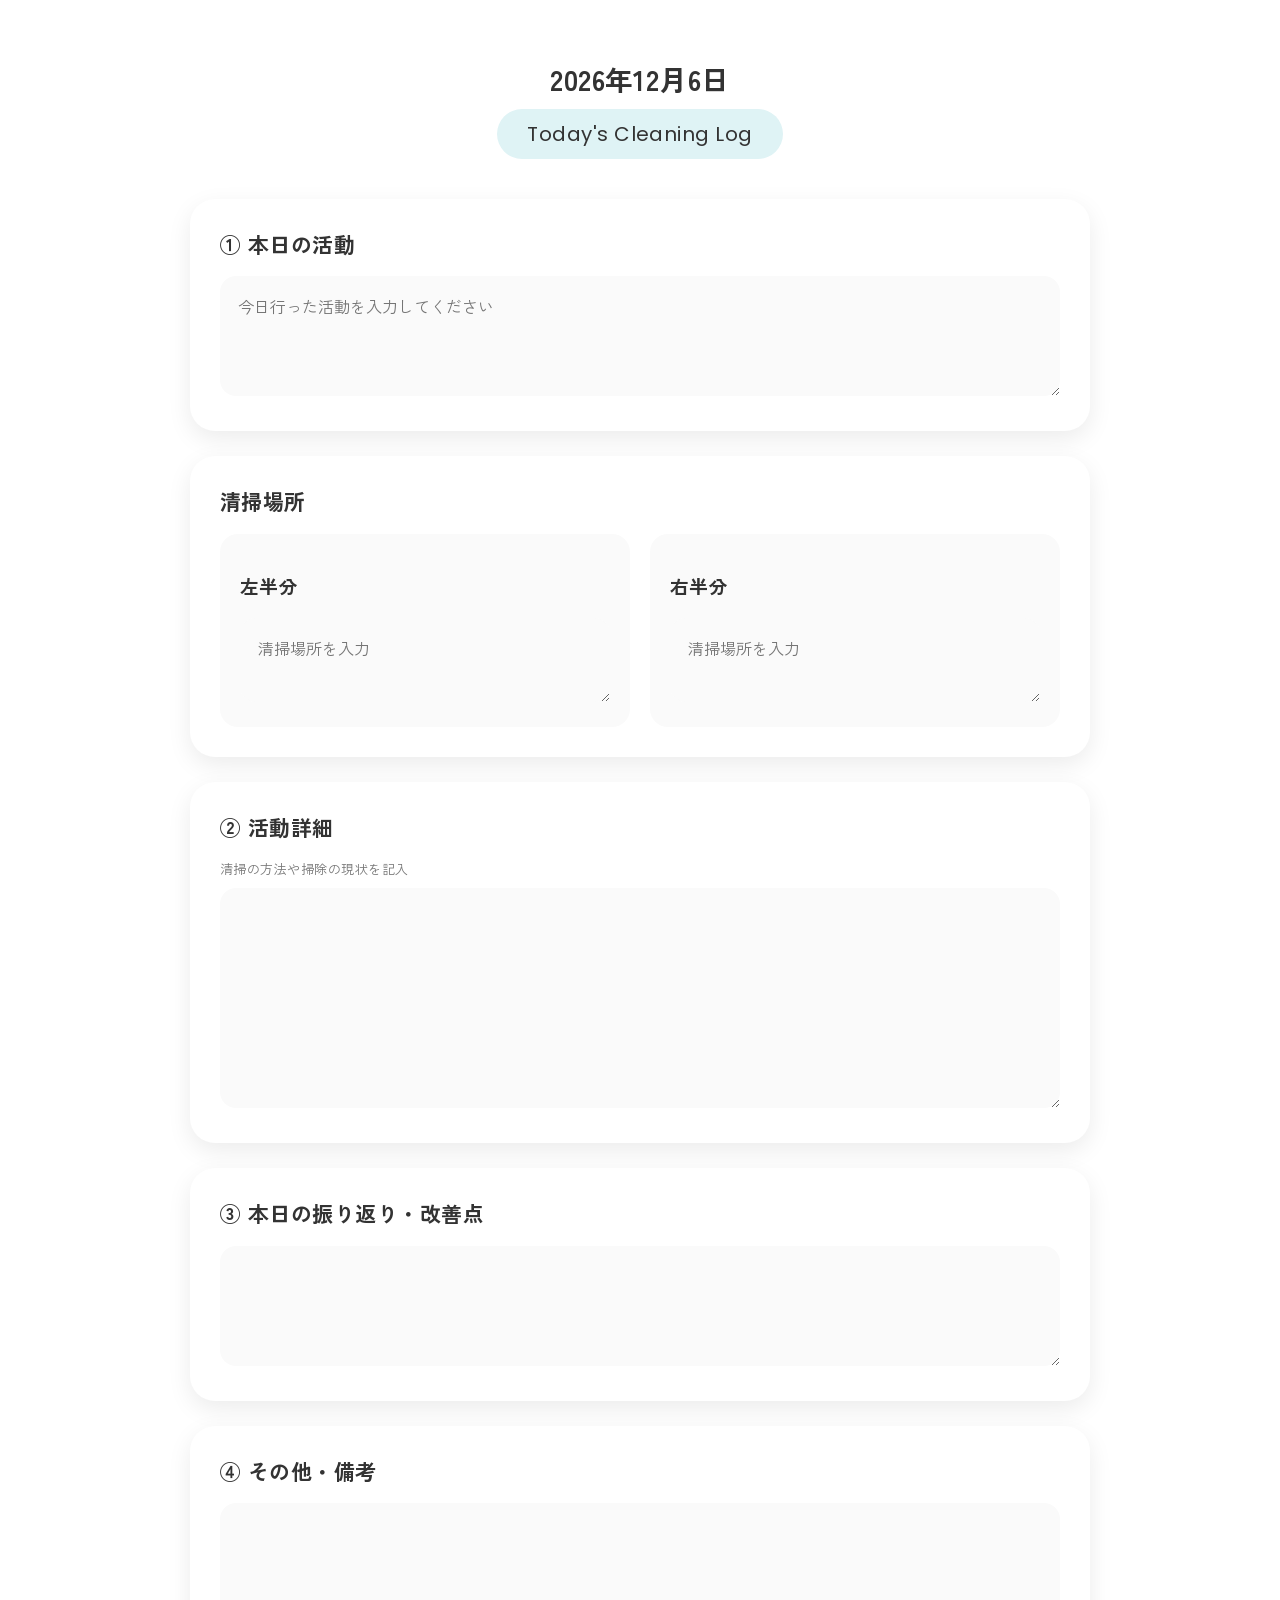
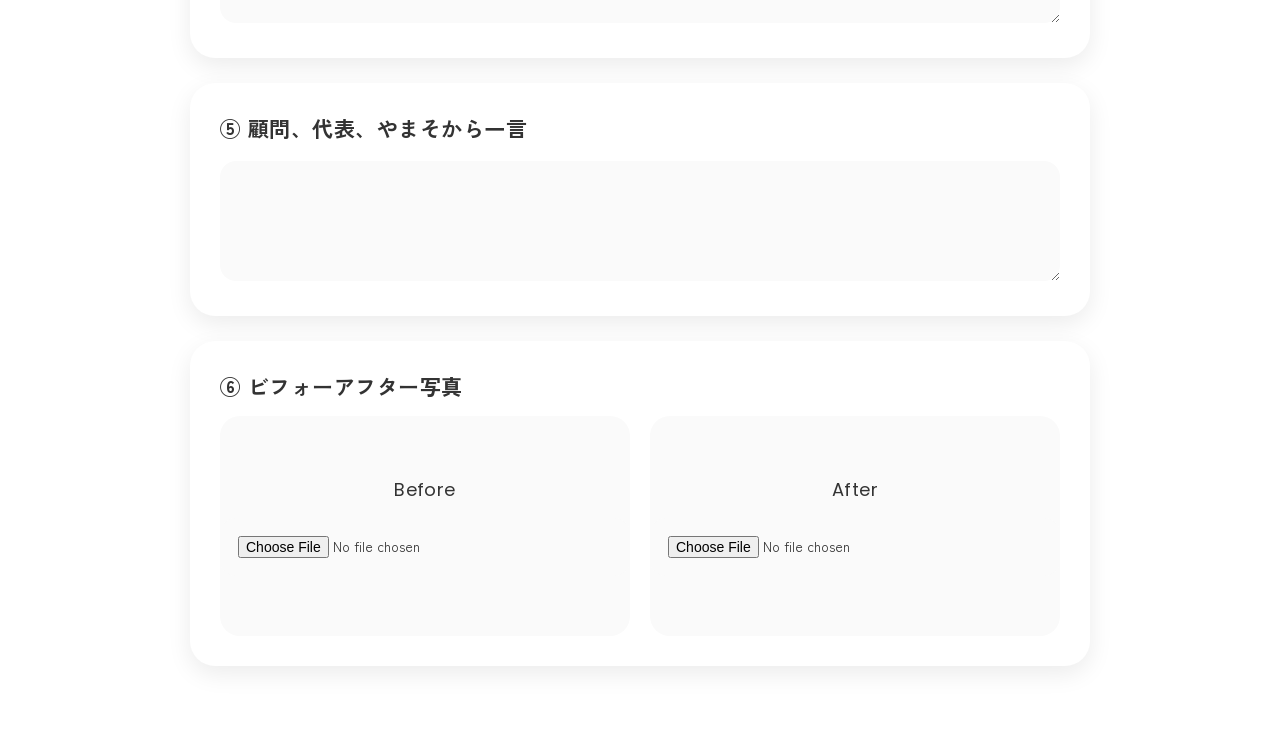
==== Seiso-Team/pages/activity.html @ c7085ffc "Create activity.html" ====
<!DOCTYPE html>
<html lang="ja">

<head>

<meta charset="UTF-8">

<meta name="viewport" content="width=device-width, initial-scale=1.0">


<title>
活動記録 | 清掃班
</title>


<link rel="icon" href="../images/logo.png">


<!-- Google Fonts -->

<link rel="preconnect" href="https://fonts.googleapis.com">

<link rel="preconnect" href="https://fonts.gstatic.com" crossorigin>


<link
href="https://fonts.googleapis.com/css2?family=Poppins:wght@400;500;600&family=Zen+Kaku+Gothic+New:wght@400;500;700&display=swap"
rel="stylesheet">


<!-- CSS -->

<link rel="stylesheet" href="../css/style.css">

<link rel="stylesheet" href="../css/activity.css">


</head>



<body>


<main class="activity-page">


<div class="activity-container">





<!-- ======================
     ヘッダー
====================== -->


<header class="activity-header">


<h1
class="activity-date"
id="activity-date">
○月○日
</h1>


<div class="activity-title">

Today's Cleaning Log

</div>


</header>








<!-- ======================
     本日の活動
====================== -->


<section class="activity-card">


<h2>
① 本日の活動
</h2>


<textarea
id="activity"
data-save
class="normal-text"
placeholder="今日行った活動を入力してください">
</textarea>


</section>








<!-- ======================
     清掃場所
====================== -->


<section class="activity-card">


<h2>
清掃場所
</h2>


<div class="place-grid">


<div class="place-box">


<h3>
左半分
</h3>


<textarea
id="place-left"
data-save
placeholder="清掃場所を入力">
</textarea>


</div>




<div class="place-box">


<h3>
右半分
</h3>


<textarea
id="place-right"
data-save
placeholder="清掃場所を入力">
</textarea>


</div>


</div>


</section>








<!-- ======================
     活動詳細
====================== -->


<section class="activity-card">


<h2>
② 活動詳細
</h2>


<p class="description">

清掃の方法や掃除の現状を記入

</p>


<textarea

id="detail"

data-save

class="large-text"

placeholder="活動内容を詳しく入力してください">

</textarea>


</section>









<!-- ======================
     振り返り
====================== -->


<section class="activity-card">


<h2>
③ 本日の振り返り・改善点
</h2>


<textarea

id="reflection"

data-save

class="normal-text"

placeholder="気づいたことや改善点">

</textarea>


</section>








<!-- ======================
     備考
====================== -->


<section class="activity-card">


<h2>
④ その他・備考
</h2>


<textarea

id="memo"

data-save

class="normal-text"

placeholder="その他伝えたいこと">

</textarea>


</section>








<!-- ======================
     コメント
====================== -->


<section class="activity-card">


<h2>
⑤ 顧問、代表、やまそから一言
</h2>


<textarea

id="comment"

data-save

class="normal-text"

placeholder="コメント">

</textarea>


</section>








<!-- ======================
     写真
====================== -->


<section class="activity-card">


<h2 class="photo-title">

⑥ ビフォーアフター写真

</h2>



<div class="photo-area">



<div class="photo-box">


<span>
Before
</span>


<img
id="before-image"
alt=""
>


<input

class="photo-input"

type="file"

accept="image/*"

onchange="previewImage(this,'before-image')">


</div>







<div class="photo-box">


<span>
After
</span>


<img
id="after-image"
alt=""
>


<input

class="photo-input"

type="file"

accept="image/*"

onchange="previewImage(this,'after-image')">


</div>




</div>



</section>







<p
id="save-message"
class="save-message">
</p>





</div>


</main>







<script src="../js/activity.js"></script>


</body>

</html>
---- Seiso-Team/css/style.css ----
/* =================================
   清掃班活動記録サイト
   style.css
================================= */


/* -------------------------------
   基本設定
-------------------------------- */


* {
    box-sizing: border-box;
}


html {
    scroll-behavior: smooth;
}


body {

    margin: 0;

    background: #ffffff;

    color: #333;

    font-family:
        "Zen Kaku Gothic New",
        sans-serif;

    letter-spacing: 0.03em;

}




/* 英語タイトル用 */

.english {

    font-family:
        "Poppins",
        sans-serif;

}





/* -------------------------------
   起動画面
-------------------------------- */


#splash {

    position: fixed;

    inset: 0;

    background: #000;

    display: flex;

    justify-content: center;

    align-items: center;

    z-index: 9999;

    animation:
        splash-hide 1s forwards;

    animation-delay: 1.2s;

}



#splash-logo {

    width: min(45vw, 260px);

    animation:
        logo-light 0.8s linear;

}




@keyframes logo-light {


    0% {

        filter:
        brightness(1);

    }


    50% {

        filter:
        brightness(2);

    }


    100% {

        filter:
        brightness(1);

    }


}




@keyframes splash-hide {


    to {

        opacity: 0;

        visibility: hidden;

    }

}






/* -------------------------------
   メイン
-------------------------------- */


#app {

    max-width: 900px;

    margin: 0 auto;

    padding:

    40px 24px;

    animation:
    fade-up 0.8s ease;

}




@keyframes fade-up {


    from {

        opacity: 0;

        transform:
        translateY(20px);

    }


    to {

        opacity: 1;

        transform:
        translateY(0);

    }


}





/* -------------------------------
   ヘッダー
-------------------------------- */


.home-header {

    text-align: center;

    margin-bottom: 45px;

}



.main-logo {

    width:

    min(55vw, 300px);

    display: block;

    margin:

    0 auto 25px;

}



.home-header h1 {

    font-size:

    clamp(28px, 5vw, 42px);

    font-weight:

    700;

    margin: 0;

}






/* -------------------------------
   カード
-------------------------------- */


.card {


    background:

    #fff;


    border-radius:

    24px;


    padding:

    28px;


    margin-bottom:

    24px;


    box-shadow:

    0 8px 25px rgba(0,0,0,0.08);


    animation:

    card-up 0.7s ease;


}




.card:hover {


    transform:

    translateY(-4px);


    transition:

    0.3s;


}




@keyframes card-up {


    from {

        opacity:0;

        transform:
        translateY(15px);

    }


    to {

        opacity:1;

        transform:
        translateY(0);

    }


}





.card h2 {


    margin-top:

    0;


    font-size:

    22px;


}







/* -------------------------------
   ボタン
-------------------------------- */


.button {


    display:

    inline-flex;


    justify-content:

    center;


    align-items:

    center;


    min-width:

    180px;


    padding:

    13px 25px;


    border-radius:

    999px;


    text-decoration:

    none;


    color:

    #333;


    background:

    #dff3f5;


    font-weight:

    500;


    transition:

    0.3s;


}



.button:hover {


    transform:

    translateY(-3px);


    opacity:

    0.8;


}






/* -------------------------------
   募集カード色
-------------------------------- */


.recruit-card {


    background:

    linear-gradient(
        135deg,
        #fff8df,
        #ffffff
    );


}



.photo-card {


    background:

    linear-gradient(
        135deg,
        #e9f7ee,
        #ffffff
    );


}







/* -------------------------------
   カレンダー部分
-------------------------------- */


.calendar-section {


    margin-top:

    40px;


}



.calendar-section h2 {


    font-size:

    24px;


}




.calendar-card {


    background:

    #fff;


    border-radius:

    25px;


    padding:

    25px;


    box-shadow:

    0 8px 25px rgba(0,0,0,0.08);


}





/* -------------------------------
   日付選択シート
-------------------------------- */


.bottom-sheet {


    position:

    fixed;


    left:

    0;


    bottom:

    0;


    width:

    100%;


    background:

    rgba(0,0,0,0.25);


    display:

    none;


    justify-content:

    center;


    align-items:

    flex-end;


    z-index:

    1000;


}




.sheet-content {


    background:

    white;


    width:

    min(500px,100%);


    border-radius:

    30px 30px 0 0;


    padding:

    30px;


    animation:

    slide-up 0.3s ease;


}




@keyframes slide-up {


    from {

        transform:
        translateY(100%);

    }


    to {

        transform:
        translateY(0);

    }


}







/* -------------------------------
   最新活動
-------------------------------- */


.latest-section {


    margin-top:

    50px;


}




.latest-box {


    height:

    260px;


    overflow-y:

    auto;


    background:

    #fafafa;


    border-radius:

    20px;


    padding:

    10px;


}



.latest-item {


    padding:

    18px;


    border-bottom:

    1px solid #eee;


}



.latest-item p {


    margin:

    0 0 5px;


    color:

    #777;


}






/* -------------------------------
   フッター
-------------------------------- */


footer {


    text-align:

    center;


    font-size:

    13px;


    color:

    #777;


    padding:

    40px 0 20px;


}








/* -------------------------------
   レスポンシブ
-------------------------------- */


@media(max-width:600px){


    #app {

        padding:

        30px 16px;

    }


    .card {

        padding:

        22px;

        border-radius:

        20px;

    }


    .button {

        width:

        100%;

    }


}
---- Seiso-Team/css/activity.css ----
/* =================================
   清掃班活動記録サイト
   activity.css
================================= */


/* -------------------------------
   活動ページ全体
-------------------------------- */


.activity-page {

    background:#ffffff;

    min-height:100vh;

    padding:

    40px 24px;

}




.activity-container {

    max-width:

    900px;

    margin:

    0 auto;

}




/* -------------------------------
   ヘッダー
-------------------------------- */


.activity-header {

    text-align:center;

    margin-bottom:40px;

}



.activity-date {

    font-size:

    28px;

    font-weight:

    700;

    margin-bottom:10px;

}




.activity-title {


    display:

    inline-block;


    padding:

    10px 30px;


    border-radius:

    999px;


    background:

    #dff3f5;


    font-family:

    "Poppins",

    sans-serif;


    font-size:

    20px;


}







/* -------------------------------
   入力カード
-------------------------------- */


.activity-card {


    background:

    #ffffff;


    border-radius:

    25px;


    padding:

    30px;


    margin-bottom:

    25px;


    box-shadow:

    0 8px 25px rgba(0,0,0,0.08);


}






.activity-card h2 {


    font-size:

    21px;


    margin-top:

    0;


}





.description {


    font-size:

    13px;


    color:

    #777;


    margin-bottom:

    10px;


}







/* -------------------------------
   入力欄
-------------------------------- */


textarea,
input {


    width:

    100%;


    border:

    none;


    background:

    #fafafa;


    border-radius:

    16px;


    padding:

    18px;


    font-family:

    inherit;


    font-size:

    16px;


    outline:

    none;


    resize:

    vertical;


    transition:

    0.25s;


}




textarea:focus,
input:focus {


    background:

    #ffffff;


    box-shadow:

    0 0 0 3px #dff3f5;


}





.large-text {


    min-height:

    220px;


}





.normal-text {


    min-height:

    120px;


}








/* -------------------------------
   清掃場所
-------------------------------- */


.place-grid {


    display:

    grid;


    grid-template-columns:

    1fr 1fr;


    gap:

    20px;


}




.place-box {


    background:

    #fafafa;


    border-radius:

    18px;


    padding:

    20px;


}







/* -------------------------------
   Before After
-------------------------------- */


.photo-title {


    margin-bottom:

    15px;


}




.photo-area {


    display:

    grid;


    grid-template-columns:

    1fr 1fr;


    gap:

    20px;


}



.photo-box {


    background:

    #fafafa;


    border-radius:

    20px;


    min-height:

    220px;


    display:

    flex;


    flex-direction:

    column;


    justify-content:

    center;


    align-items:

    center;


    overflow:

    hidden;


}




.photo-box span {


    font-family:

    "Poppins",

    sans-serif;


    font-size:

    18px;


    margin-bottom:

    15px;


}





.photo-box img {


    max-width:

    100%;


    max-height:

    200px;


    object-fit:

    cover;


}






.photo-input {


    font-size:

    14px;


}








/* -------------------------------
   保存表示
-------------------------------- */


.save-message {


    text-align:center;


    color:#777;


    font-size:

    13px;


    margin-top:

    20px;


}






/* -------------------------------
   レスポンシブ
-------------------------------- */



@media(max-width:700px){



    .activity-page {


        padding:

        25px 15px;


    }



    .activity-card {


        padding:

        20px;


    }




    .place-grid {


        grid-template-columns:

        1fr;


    }




    .photo-area {


        grid-template-columns:

        1fr;


    }



}
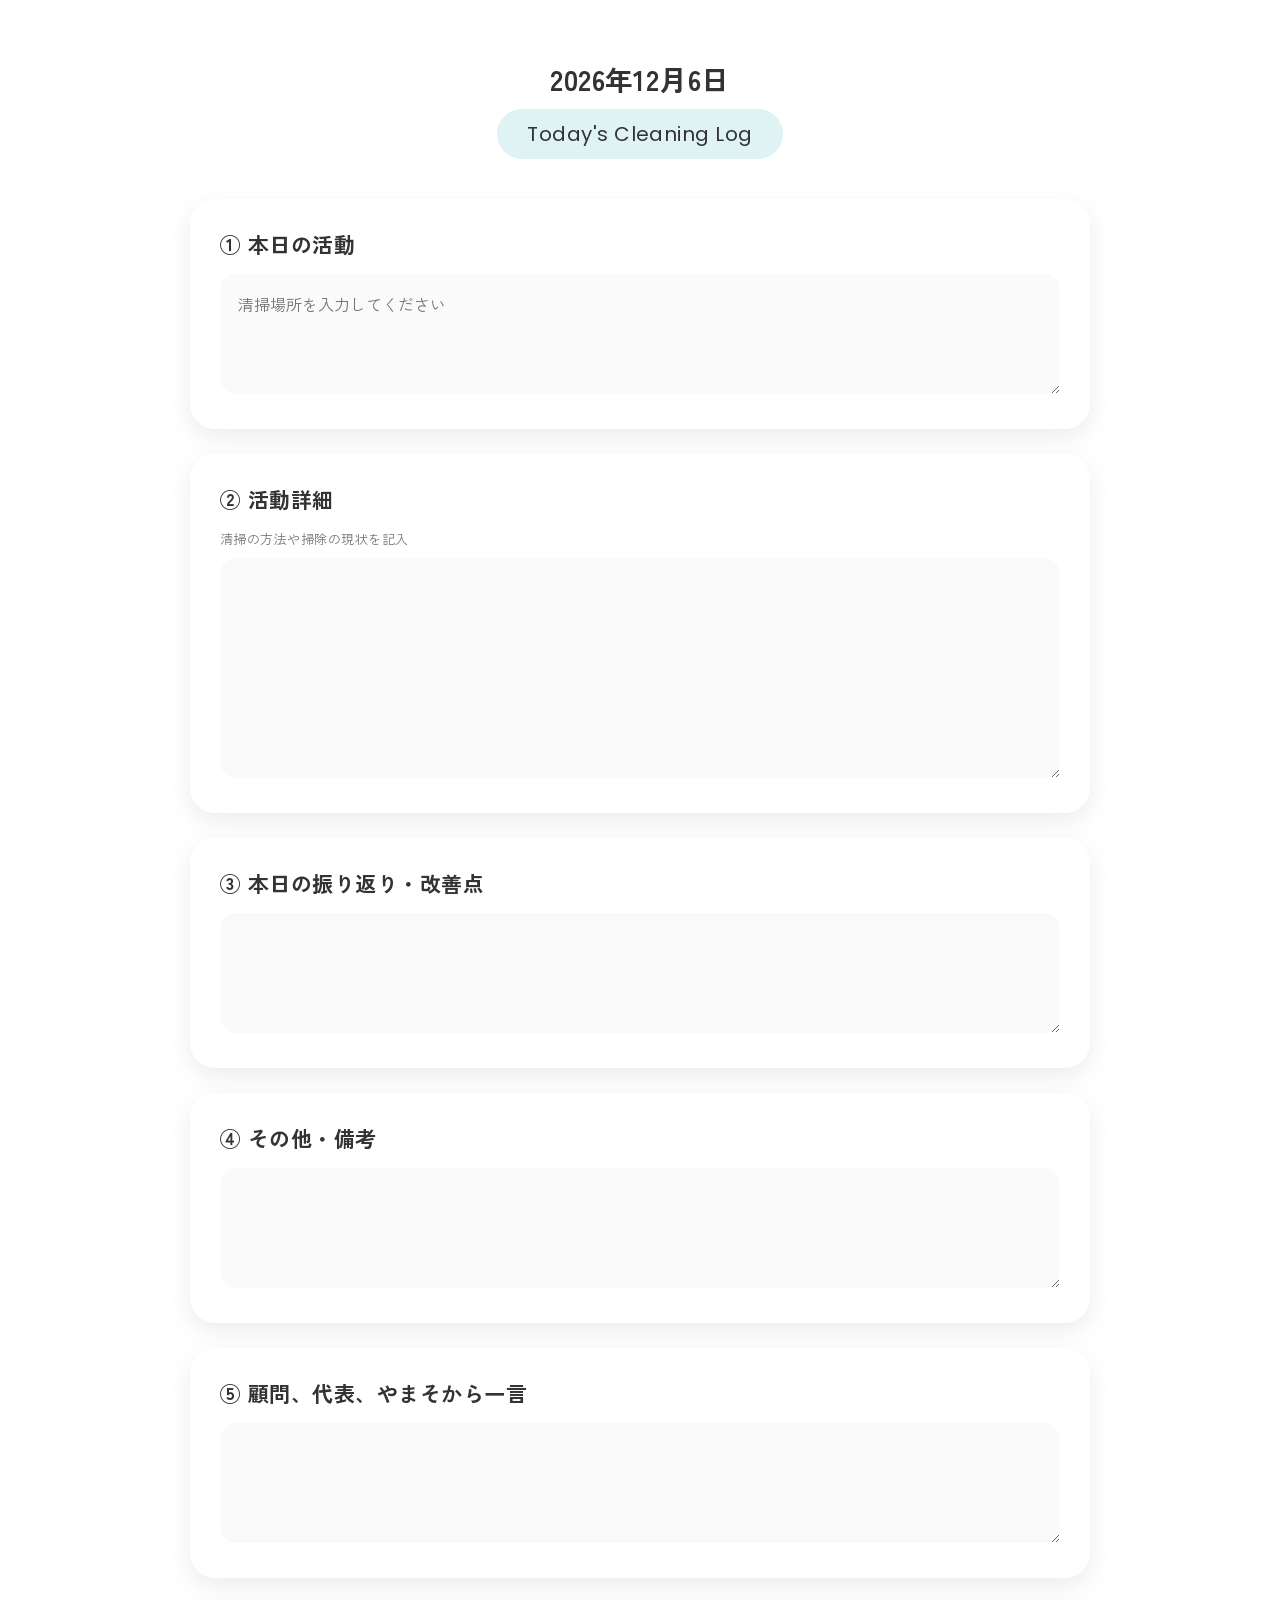
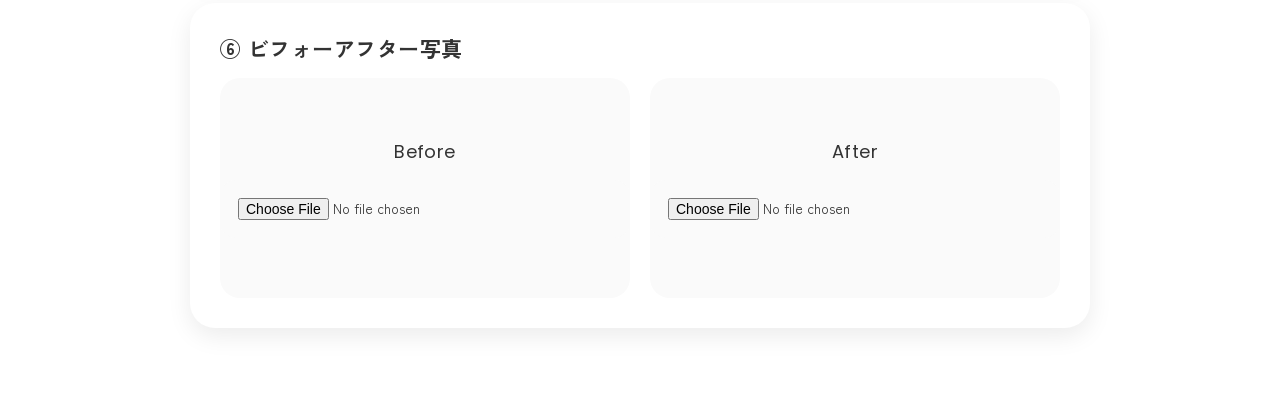
==== commit ce6f91ac: "Update activity.html" ====
--- a/Seiso-Team/pages/activity.html
+++ b/Seiso-Team/pages/activity.html
@@ -99,78 +99,11 @@
 id="activity"
 data-save
 class="normal-text"
-placeholder="今日行った活動を入力してください">
-</textarea>
-
-
-</section>
-
-
-
-
-
-
-
-
-<!-- ======================
-     清掃場所
-====================== -->
-
-
-<section class="activity-card">
-
-
-<h2>
-清掃場所
-</h2>
-
-
-<div class="place-grid">
-
-
-<div class="place-box">
-
-
-<h3>
-左半分
-</h3>
-
-
-<textarea
-id="place-left"
-data-save
-placeholder="清掃場所を入力">
-</textarea>
-
-
-</div>
-
-
-
-
-<div class="place-box">
-
-
-<h3>
-右半分
-</h3>
-
-
-<textarea
-id="place-right"
-data-save
-placeholder="清掃場所を入力">
-</textarea>
-
-
-</div>
-
-
-</div>
-
-
-</section>
-
+placeholder="清掃場所を入力してください">
+</textarea>
+
+
+</section>
 
 
 
--- a/Seiso-Team/css/style.css
+++ b/Seiso-Team/css/style.css
@@ -15,36 +15,39 @@
 
 
 html {
-    scroll-behavior: smooth;
-}
+
+    scroll-behavior:
+    smooth;
+
+}
+
 
 
 body {
 
-    margin: 0;
-
-    background: #ffffff;
-
-    color: #333;
+    margin:0;
+
+    background:#ffffff;
+
+    color:#333;
 
     font-family:
-        "Zen Kaku Gothic New",
-        sans-serif;
-
-    letter-spacing: 0.03em;
-
-}
-
-
-
-
-/* 英語タイトル用 */
+    "Zen Kaku Gothic New",
+    sans-serif;
+
+    letter-spacing:
+    0.03em;
+
+}
+
+
+
 
 .english {
 
     font-family:
-        "Poppins",
-        sans-serif;
+    "Poppins",
+    sans-serif;
 
 }
 
@@ -59,37 +62,58 @@
 
 #splash {
 
-    position: fixed;
-
-    inset: 0;
-
-    background: #000;
-
-    display: flex;
-
-    justify-content: center;
-
-    align-items: center;
-
-    z-index: 9999;
+    position:
+    fixed;
+
+
+    inset:
+    0;
+
+
+    background:
+    #000;
+
+
+    display:
+    flex;
+
+
+    justify-content:
+    center;
+
+
+    align-items:
+    center;
+
+
+    z-index:
+    9999;
+
 
     animation:
-        splash-hide 1s forwards;
-
-    animation-delay: 1.2s;
-
-}
+    splash-hide 1s forwards;
+
+
+    animation-delay:
+    1.2s;
+
+}
+
+
 
 
 
 #splash-logo {
 
-    width: min(45vw, 260px);
+    width:
+    min(65vw,400px);
 
     animation:
-        logo-light 0.8s linear;
-
-}
+    logo-light 0.8s linear;
+
+}
+
+
 
 
 
@@ -120,8 +144,9 @@
 
     }
 
-
-}
+}
+
+
 
 
 
@@ -131,13 +156,18 @@
 
     to {
 
-        opacity: 0;
-
-        visibility: hidden;
-
-    }
-
-}
+        opacity:
+        0;
+
+
+        visibility:
+        hidden;
+
+    }
+
+}
+
+
 
 
 
@@ -151,18 +181,26 @@
 
 #app {
 
-    max-width: 900px;
-
-    margin: 0 auto;
+
+    max-width:
+    900px;
+
+
+    margin:
+    0 auto;
+
 
     padding:
 
     40px 24px;
+
 
     animation:
     fade-up 0.8s ease;
 
-}
+
+}
+
 
 
 
@@ -172,7 +210,9 @@
 
     from {
 
-        opacity: 0;
+        opacity:
+        0;
+
 
         transform:
         translateY(20px);
@@ -182,7 +222,9 @@
 
     to {
 
-        opacity: 1;
+        opacity:
+        1;
+
 
         transform:
         translateY(0);
@@ -196,6 +238,10 @@
 
 
 
+
+
+
+
 /* -------------------------------
    ヘッダー
 -------------------------------- */
@@ -203,21 +249,30 @@
 
 .home-header {
 
-    text-align: center;
-
-    margin-bottom: 45px;
-
-}
+    text-align:
+    center;
+
+
+    margin-bottom:
+    45px;
+
+}
+
+
 
 
 
 .main-logo {
 
+
     width:
 
-    min(55vw, 300px);
-
-    display: block;
+    min(85vw,600px);
+
+
+    display:
+    block;
+
 
     margin:
 
@@ -227,19 +282,28 @@
 
 
 
+
+
+
 .home-header h1 {
 
+
     font-size:
 
-    clamp(28px, 5vw, 42px);
+    clamp(28px,5vw,42px);
+
 
     font-weight:
 
     700;
 
-    margin: 0;
-
-}
+
+    margin:
+    0;
+
+}
+
+
 
 
 
@@ -255,22 +319,18 @@
 
 
     background:
-
     #fff;
 
 
     border-radius:
-
     24px;
 
 
     padding:
-
     28px;
 
 
     margin-bottom:
-
     24px;
 
 
@@ -280,11 +340,11 @@
 
 
     animation:
-
     card-up 0.7s ease;
 
-
-}
+}
+
+
 
 
 
@@ -293,16 +353,15 @@
 
 
     transform:
-
     translateY(-4px);
 
 
     transition:
-
     0.3s;
 
-
-}
+}
+
+
 
 
 
@@ -312,7 +371,9 @@
 
     from {
 
-        opacity:0;
+        opacity:
+        0;
+
 
         transform:
         translateY(15px);
@@ -322,15 +383,18 @@
 
     to {
 
-        opacity:1;
+        opacity:
+        1;
+
 
         transform:
         translateY(0);
 
     }
 
-
-}
+}
+
+
 
 
 
@@ -340,15 +404,12 @@
 
 
     margin-top:
-
     0;
 
 
     font-size:
-
     22px;
 
-
 }
 
 
@@ -366,61 +427,51 @@
 
 
     display:
-
     inline-flex;
 
 
     justify-content:
-
     center;
 
 
     align-items:
-
     center;
 
 
     min-width:
-
     180px;
 
 
     padding:
-
     13px 25px;
 
 
     border-radius:
-
     999px;
 
 
     text-decoration:
-
     none;
 
 
     color:
-
     #333;
 
 
     background:
-
     #dff3f5;
 
 
     font-weight:
-
     500;
 
 
     transition:
-
     0.3s;
 
-
-}
+}
+
+
 
 
 
@@ -428,24 +479,21 @@
 
 
     transform:
-
     translateY(-3px);
 
 
     opacity:
-
     0.8;
 
-
-}
-
-
-
-
-
-
-/* -------------------------------
-   募集カード色
+}
+
+
+
+
+
+
+/* -------------------------------
+   カードカラー
 -------------------------------- */
 
 
@@ -460,7 +508,6 @@
         #ffffff
     );
 
-
 }
 
 
@@ -476,309 +523,136 @@
         #ffffff
     );
 
-
-}
-
-
-
-
-
-
-
-/* -------------------------------
-   カレンダー部分
--------------------------------- */
-
-
-.calendar-section {
+}
+
+
+
+
+
+
+
+/* -------------------------------
+   最新活動
+-------------------------------- */
+
+
+.latest-section {
 
 
     margin-top:
-
-    40px;
-
-
-}
-
-
-
-.calendar-section h2 {
+    50px;
+
+}
+
+
+
+
+.latest-box {
+
+
+    height:
+    260px;
+
+
+    overflow-y:
+    auto;
+
+
+    background:
+    #fafafa;
+
+
+    border-radius:
+    20px;
+
+
+    padding:
+    10px;
+
+}
+
+
+
+
+
+.latest-item {
+
+
+    padding:
+    18px;
+
+
+    border-bottom:
+    1px solid #eee;
+
+}
+
+
+
+
+
+.latest-item p {
+
+
+    margin:
+    0 0 5px;
+
+
+    color:
+    #777;
+
+}
+
+
+
+
+
+.no-activity {
+
+
+    text-align:
+    center;
+
+
+    color:
+    #999;
+
+
+    padding:
+    80px 0;
+
+}
+
+
+
+
+
+
+
+/* -------------------------------
+   フッター
+-------------------------------- */
+
+
+footer {
+
+
+    text-align:
+    center;
 
 
     font-size:
-
-    24px;
-
-
-}
-
-
-
-
-.calendar-card {
-
-
-    background:
-
-    #fff;
-
-
-    border-radius:
-
-    25px;
+    13px;
+
+
+    color:
+    #777;
 
 
     padding:
-
-    25px;
-
-
-    box-shadow:
-
-    0 8px 25px rgba(0,0,0,0.08);
-
-
-}
-
-
-
-
-
-/* -------------------------------
-   日付選択シート
--------------------------------- */
-
-
-.bottom-sheet {
-
-
-    position:
-
-    fixed;
-
-
-    left:
-
-    0;
-
-
-    bottom:
-
-    0;
-
-
-    width:
-
-    100%;
-
-
-    background:
-
-    rgba(0,0,0,0.25);
-
-
-    display:
-
-    none;
-
-
-    justify-content:
-
-    center;
-
-
-    align-items:
-
-    flex-end;
-
-
-    z-index:
-
-    1000;
-
-
-}
-
-
-
-
-.sheet-content {
-
-
-    background:
-
-    white;
-
-
-    width:
-
-    min(500px,100%);
-
-
-    border-radius:
-
-    30px 30px 0 0;
-
-
-    padding:
-
-    30px;
-
-
-    animation:
-
-    slide-up 0.3s ease;
-
-
-}
-
-
-
-
-@keyframes slide-up {
-
-
-    from {
-
-        transform:
-        translateY(100%);
-
-    }
-
-
-    to {
-
-        transform:
-        translateY(0);
-
-    }
-
-
-}
-
-
-
-
-
-
-
-/* -------------------------------
-   最新活動
--------------------------------- */
-
-
-.latest-section {
-
-
-    margin-top:
-
-    50px;
-
-
-}
-
-
-
-
-.latest-box {
-
-
-    height:
-
-    260px;
-
-
-    overflow-y:
-
-    auto;
-
-
-    background:
-
-    #fafafa;
-
-
-    border-radius:
-
-    20px;
-
-
-    padding:
-
-    10px;
-
-
-}
-
-
-
-.latest-item {
-
-
-    padding:
-
-    18px;
-
-
-    border-bottom:
-
-    1px solid #eee;
-
-
-}
-
-
-
-.latest-item p {
-
-
-    margin:
-
-    0 0 5px;
-
-
-    color:
-
-    #777;
-
-
-}
-
-
-
-
-
-
-/* -------------------------------
-   フッター
--------------------------------- */
-
-
-footer {
-
-
-    text-align:
-
-    center;
-
-
-    font-size:
-
-    13px;
-
-
-    color:
-
-    #777;
-
-
-    padding:
-
     40px 0 20px;
 
-
-}
-
+}
 
 
 
@@ -796,6 +670,7 @@
 
     #app {
 
+
         padding:
 
         30px 16px;
@@ -803,12 +678,15 @@
     }
 
 
+
     .card {
 
+
         padding:
 
         22px;
 
+
         border-radius:
 
         20px;
@@ -816,8 +694,10 @@
     }
 
 
+
     .button {
 
+
         width:
 
         100%;
--- a/Seiso-Team/css/activity.css
+++ b/Seiso-Team/css/activity.css
@@ -16,7 +16,6 @@
     min-height:100vh;
 
     padding:
-
     40px 24px;
 
 }
@@ -27,11 +26,9 @@
 .activity-container {
 
     max-width:
-
     900px;
 
     margin:
-
     0 auto;
 
 }
@@ -39,6 +36,9 @@
 
 
 
+
+
+
 /* -------------------------------
    ヘッダー
 -------------------------------- */
@@ -48,7 +48,8 @@
 
     text-align:center;
 
-    margin-bottom:40px;
+    margin-bottom:
+    40px;
 
 }
 
@@ -57,14 +58,13 @@
 .activity-date {
 
     font-size:
-
     28px;
 
     font-weight:
-
     700;
 
-    margin-bottom:10px;
+    margin-bottom:
+    10px;
 
 }
 
@@ -73,40 +73,32 @@
 
 .activity-title {
 
-
     display:
-
     inline-block;
 
 
     padding:
-
     10px 30px;
 
 
     border-radius:
-
     999px;
 
 
     background:
-
     #dff3f5;
 
 
     font-family:
-
     "Poppins",
-
     sans-serif;
 
 
     font-size:
-
     20px;
 
-
-}
+}
+
 
 
 
@@ -121,52 +113,43 @@
 
 .activity-card {
 
-
     background:
-
     #ffffff;
 
 
     border-radius:
-
     25px;
 
 
     padding:
-
     30px;
 
 
     margin-bottom:
-
     25px;
 
 
     box-shadow:
-
     0 8px 25px rgba(0,0,0,0.08);
 
-
-}
-
-
+}
 
 
 
 
 .activity-card h2 {
 
-
-    font-size:
-
+    font-size:
     21px;
 
 
     margin-top:
-
     0;
 
 
+    margin-bottom:
+    15px;
+
 }
 
 
@@ -175,21 +158,16 @@
 
 .description {
 
-
-    font-size:
-
+    font-size:
     13px;
 
 
     color:
-
     #777;
 
 
     margin-bottom:
-
     10px;
-
 
 }
 
@@ -209,56 +187,46 @@
 
 
     width:
-
     100%;
 
 
     border:
-
     none;
 
 
     background:
-
     #fafafa;
 
 
     border-radius:
-
     16px;
 
 
     padding:
-
     18px;
 
 
     font-family:
-
     inherit;
 
 
     font-size:
-
     16px;
 
 
     outline:
-
     none;
 
 
     resize:
-
     vertical;
 
 
     transition:
-
     0.25s;
 
-
-}
+}
+
 
 
 
@@ -268,15 +236,12 @@
 
 
     background:
-
     #ffffff;
 
 
     box-shadow:
-
     0 0 0 3px #dff3f5;
 
-
 }
 
 
@@ -285,334 +250,219 @@
 
 .large-text {
 
-
     min-height:
-
     220px;
 
-
-}
-
+}
 
 
 
 
 .normal-text {
 
-
     min-height:
-
     120px;
 
-
-}
-
-
-
-
-
-
-
-
-/* -------------------------------
-   清掃場所
--------------------------------- */
-
-
-.place-grid {
-
+}
+
+
+
+
+
+
+
+
+/* -------------------------------
+   Before After
+-------------------------------- */
+
+
+.photo-title {
+
+    margin-bottom:
+    15px;
+
+}
+
+
+
+
+.photo-area {
 
     display:
-
     grid;
 
 
     grid-template-columns:
-
     1fr 1fr;
 
 
     gap:
-
     20px;
 
-
-}
-
-
-
-
-.place-box {
+}
+
+
+
+
+.photo-box {
 
 
     background:
-
     #fafafa;
 
 
     border-radius:
-
+    20px;
+
+
+    min-height:
+    220px;
+
+
+    display:
+    flex;
+
+
+    flex-direction:
+    column;
+
+
+    justify-content:
+    center;
+
+
+    align-items:
+    center;
+
+
+    overflow:
+    hidden;
+
+}
+
+
+
+
+.photo-box span {
+
+
+    font-family:
+    "Poppins",
+    sans-serif;
+
+
+    font-size:
     18px;
 
 
-    padding:
-
+    margin-bottom:
+    15px;
+
+}
+
+
+
+
+.photo-box img {
+
+
+    max-width:
+    100%;
+
+
+    max-height:
+    200px;
+
+
+    object-fit:
+    cover;
+
+}
+
+
+
+
+.photo-input {
+
+
+    font-size:
+    14px;
+
+}
+
+
+
+
+
+
+
+
+/* -------------------------------
+   保存表示
+-------------------------------- */
+
+
+.save-message {
+
+
+    text-align:
+    center;
+
+
+    color:
+    #777;
+
+
+    font-size:
+    13px;
+
+
+    margin-top:
     20px;
 
-
-}
-
-
-
-
-
-
-
-/* -------------------------------
-   Before After
--------------------------------- */
-
-
-.photo-title {
-
-
-    margin-bottom:
-
-    15px;
-
-
-}
-
-
-
-
-.photo-area {
-
-
-    display:
-
-    grid;
-
-
-    grid-template-columns:
-
-    1fr 1fr;
-
-
-    gap:
-
-    20px;
-
-
-}
-
-
-
-.photo-box {
-
-
-    background:
-
-    #fafafa;
-
-
-    border-radius:
-
-    20px;
-
-
-    min-height:
-
-    220px;
-
-
-    display:
-
-    flex;
-
-
-    flex-direction:
-
-    column;
-
-
-    justify-content:
-
-    center;
-
-
-    align-items:
-
-    center;
-
-
-    overflow:
-
-    hidden;
-
-
-}
-
-
-
-
-.photo-box span {
-
-
-    font-family:
-
-    "Poppins",
-
-    sans-serif;
-
-
-    font-size:
-
-    18px;
-
-
-    margin-bottom:
-
-    15px;
-
-
-}
-
-
-
-
-
-.photo-box img {
-
-
-    max-width:
-
-    100%;
-
-
-    max-height:
-
-    200px;
-
-
-    object-fit:
-
-    cover;
-
-
-}
-
-
-
-
-
-
-.photo-input {
-
-
-    font-size:
-
-    14px;
-
-
-}
-
-
-
-
-
-
-
-
-/* -------------------------------
-   保存表示
--------------------------------- */
-
-
-.save-message {
-
-
-    text-align:center;
-
-
-    color:#777;
-
-
-    font-size:
-
-    13px;
-
-
-    margin-top:
-
-    20px;
-
-
-}
-
-
-
-
-
-
-/* -------------------------------
-   レスポンシブ
--------------------------------- */
-
+}
+
+
+
+
+
+
+
+
+/* -------------------------------
+   スマホ対応
+-------------------------------- */
 
 
 @media(max-width:700px){
 
 
-
     .activity-page {
 
-
         padding:
-
         25px 15px;
 
-
     }
 
 
 
     .activity-card {
 
-
         padding:
-
         20px;
 
-
     }
 
 
 
 
-    .place-grid {
-
+    .photo-area {
 
         grid-template-columns:
-
         1fr;
 
-
     }
 
 
-
-
-    .photo-area {
-
-
-        grid-template-columns:
-
-        1fr;
-
-
-    }
-
-
-
-}
+}
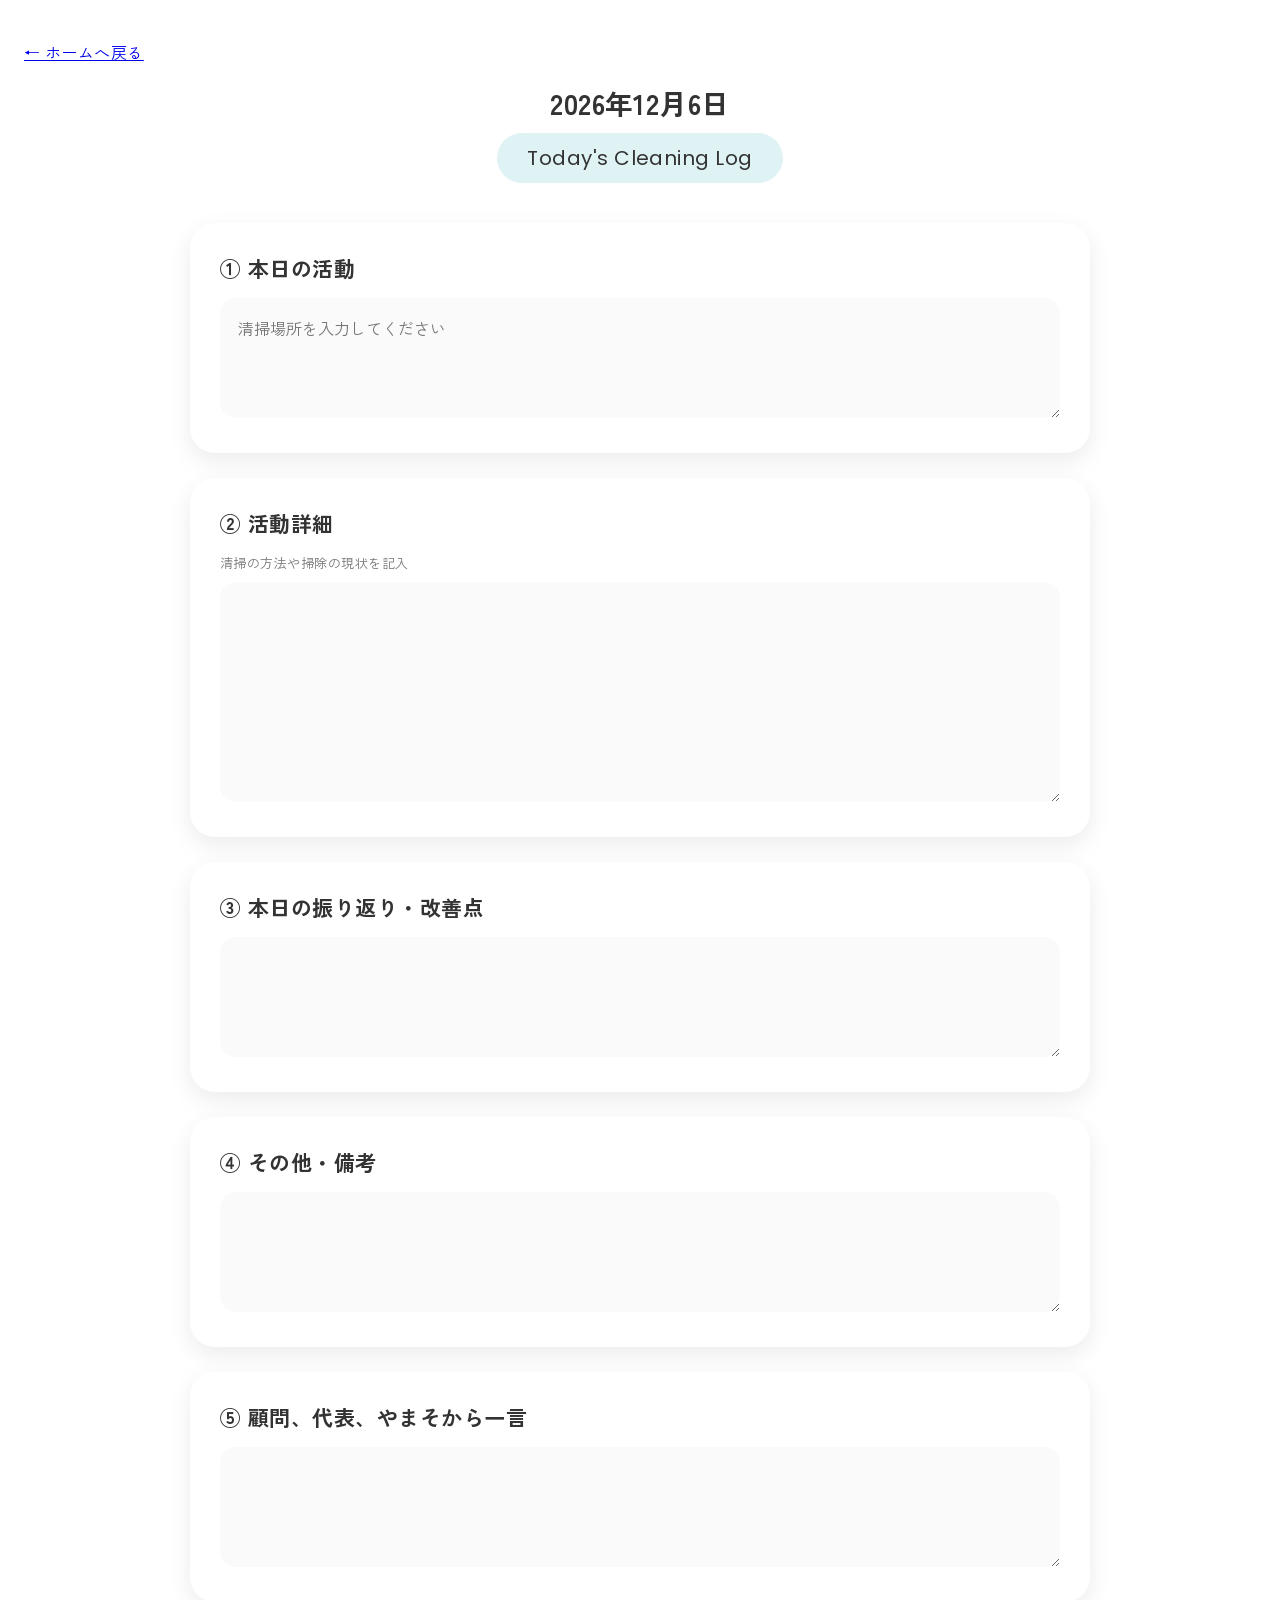
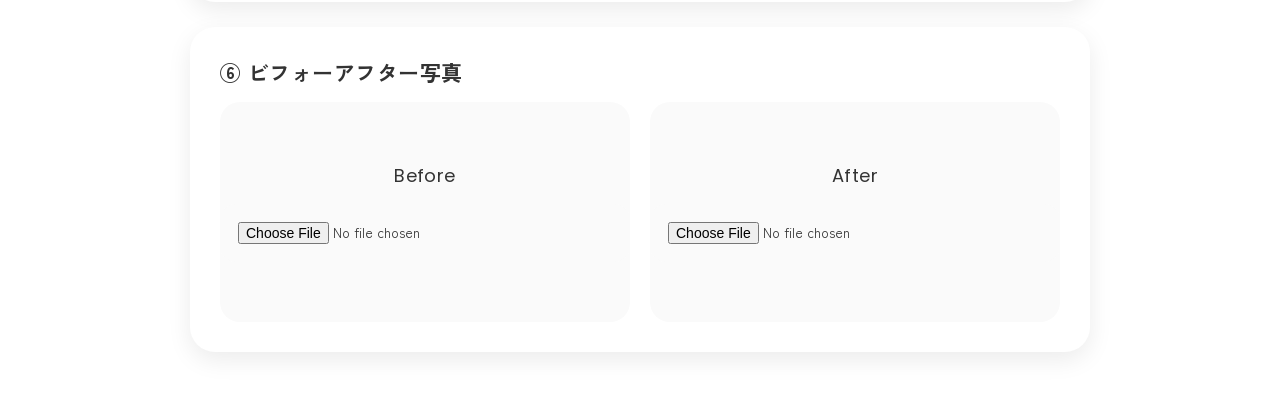
==== commit c5b7da0f: "Update activity.html" ====
--- a/Seiso-Team/pages/activity.html
+++ b/Seiso-Team/pages/activity.html
@@ -42,7 +42,12 @@
 <body>
 
 
-<main class="activity-page">
+<div class="activity-page">
+
+
+<a href="../index.html" class="back-button">
+← ホームへ戻る
+</a>
 
 
 <div class="activity-container">
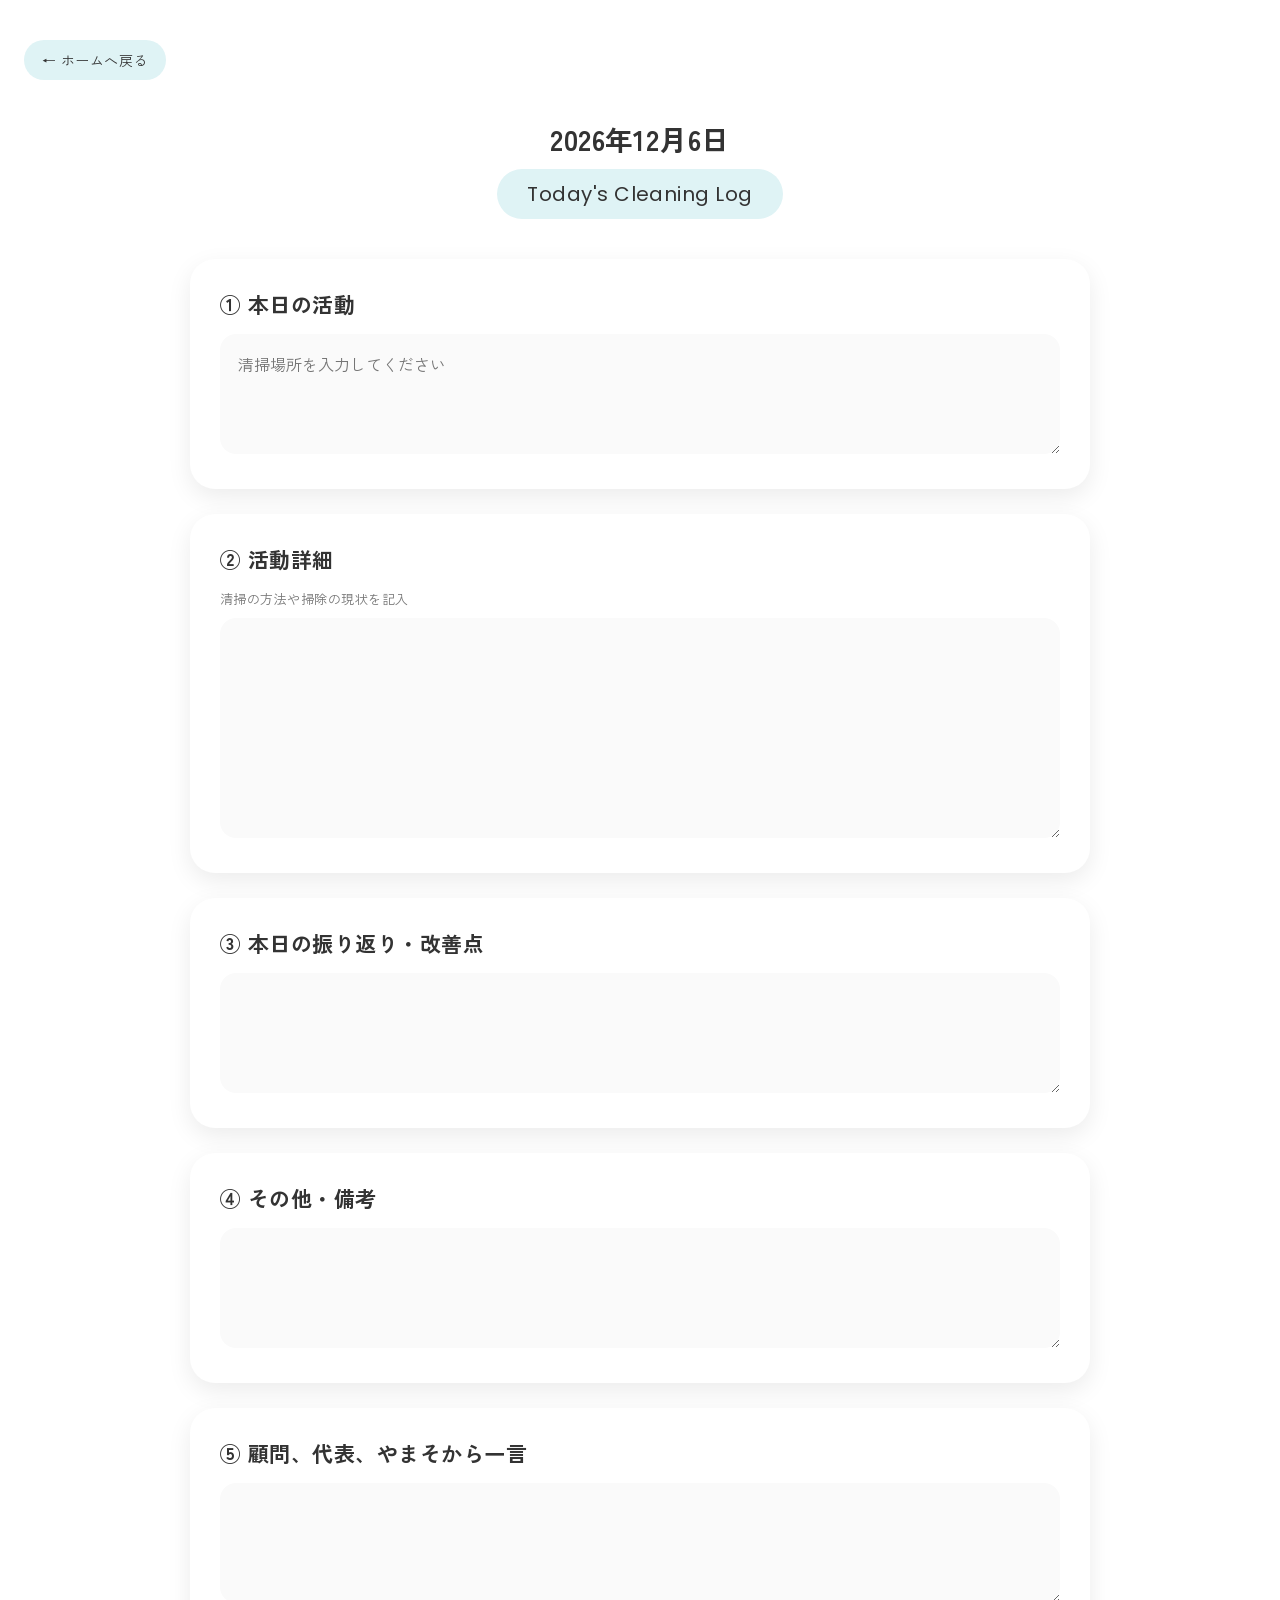
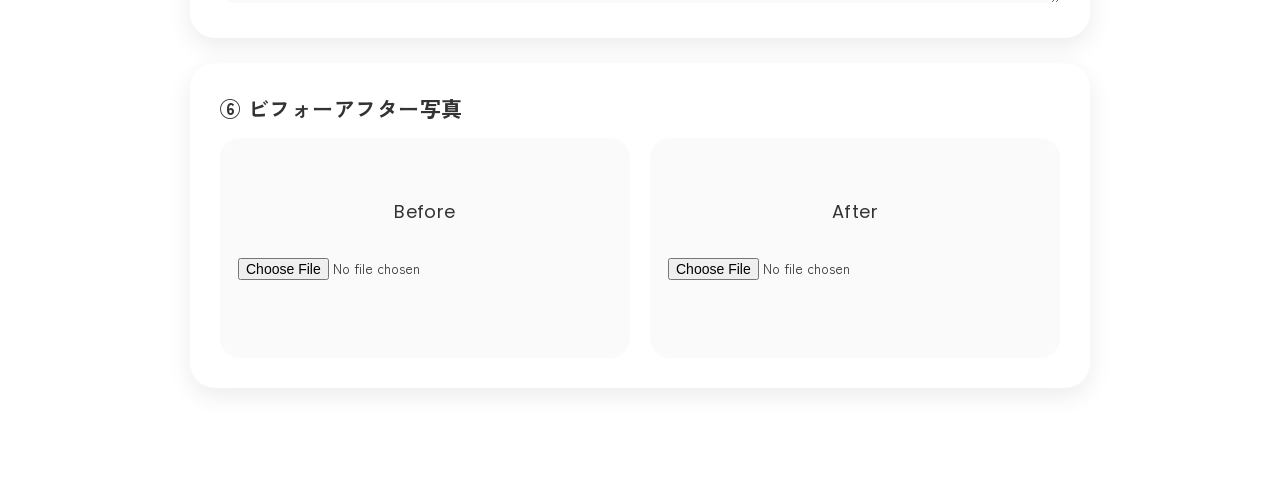
==== commit 042d8e68: "Update activity.html" ====
--- a/Seiso-Team/pages/activity.html
+++ b/Seiso-Team/pages/activity.html
@@ -371,7 +371,7 @@
 </div>
 
 
-</main>
+
 
 
 
--- a/Seiso-Team/css/activity.css
+++ b/Seiso-Team/css/activity.css
@@ -466,3 +466,62 @@
 
 
 }
+
+
+/* -------------------------------
+   自動保存表示
+-------------------------------- */
+
+
+.save-message {
+
+    text-align:center;
+
+    color:#7aa;
+
+    font-size:14px;
+
+    margin:20px 0;
+
+    min-height:20px;
+
+}
+
+/* -------------------------------
+   ホームへ戻るボタン
+-------------------------------- */
+
+
+.back-button {
+
+    display:inline-block;
+
+    margin-bottom:20px;
+
+    padding:10px 18px;
+
+    border-radius:999px;
+
+    background:#dff3f5;
+
+    color:#333;
+
+    text-decoration:none;
+
+    font-size:14px;
+
+    transition:0.3s;
+
+}
+
+
+
+.back-button:hover {
+
+    transform:translateY(-2px);
+
+    opacity:0.8;
+
+}
+
+
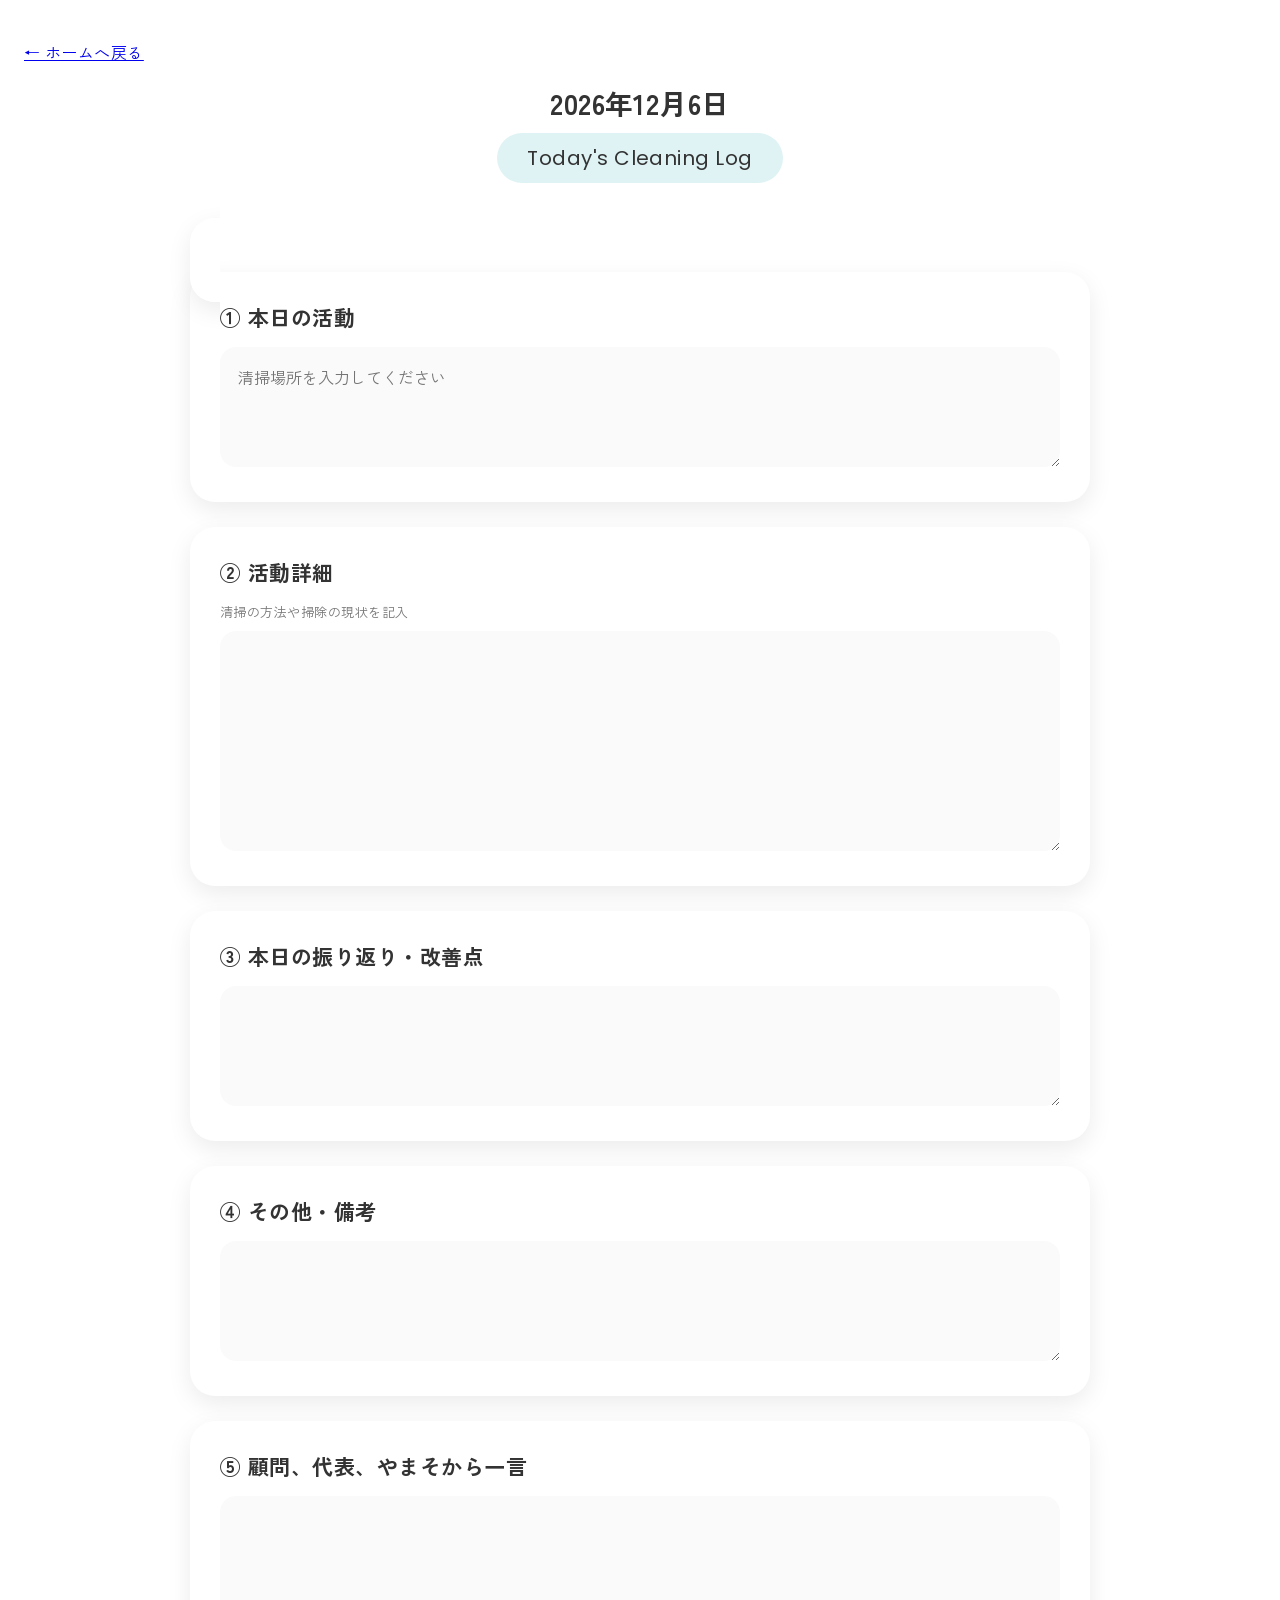
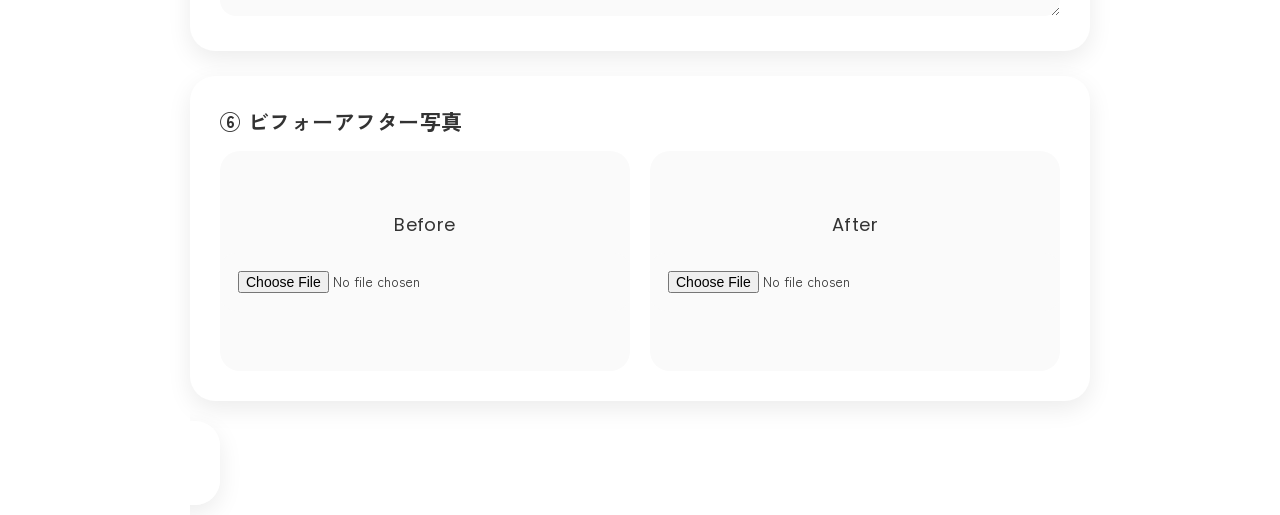
==== commit 79f3a1db: "Update activity.html" ====
--- a/Seiso-Team/pages/activity.html
+++ b/Seiso-Team/pages/activity.html
@@ -92,12 +92,25 @@
 ====================== -->
 
 
-<section class="activity-card">
-
+<p
+id="save-message"
+class="save-message">
+</p>
+
+
+<sect<section class="activity-card">
+
+
+<section class="activity-card">
+
+
+<div class="activity-heading">
 
 <h2>
 ① 本日の活動
 </h2>
+
+</div>
 
 
 <textarea
--- a/Seiso-Team/css/activity.css
+++ b/Seiso-Team/css/activity.css
@@ -403,7 +403,7 @@
 -------------------------------- */
 
 
-.save-message {
+
 
 
     text-align:
@@ -426,6 +426,42 @@
 
 
 
+/* -------------------------------
+   ホームへ戻るボタン
+-------------------------------- */
+
+
+.back-button {
+
+    display:inline-block;
+
+    margin-bottom:20px;
+
+    padding:10px 18px;
+
+    border-radius:999px;
+
+    background:#dff3f5;
+
+    color:#333;
+
+    text-decoration:none;
+
+    font-size:14px;
+
+    transition:0.3s;
+
+}
+
+
+
+.back-button:hover {
+
+    transform:translateY(-2px);
+
+    opacity:0.8;
+
+}
 
 
 
@@ -487,41 +523,15 @@
 
 }
 
-/* -------------------------------
-   ホームへ戻るボタン
--------------------------------- */
-
-
-.back-button {
-
-    display:inline-block;
-
-    margin-bottom:20px;
-
-    padding:10px 18px;
-
-    border-radius:999px;
-
-    background:#dff3f5;
-
-    color:#333;
-
-    text-decoration:none;
-
-    font-size:14px;
-
-    transition:0.3s;
-
-}
-
-
-
-.back-button:hover {
-
-    transform:translateY(-2px);
-
-    opacity:0.8;
-
-}
-
-
+.save-message {
+
+    text-align:right;
+
+    margin:0 10px 5px 0;
+
+    font-size:13px;
+
+    color:#7aa;
+
+}
+
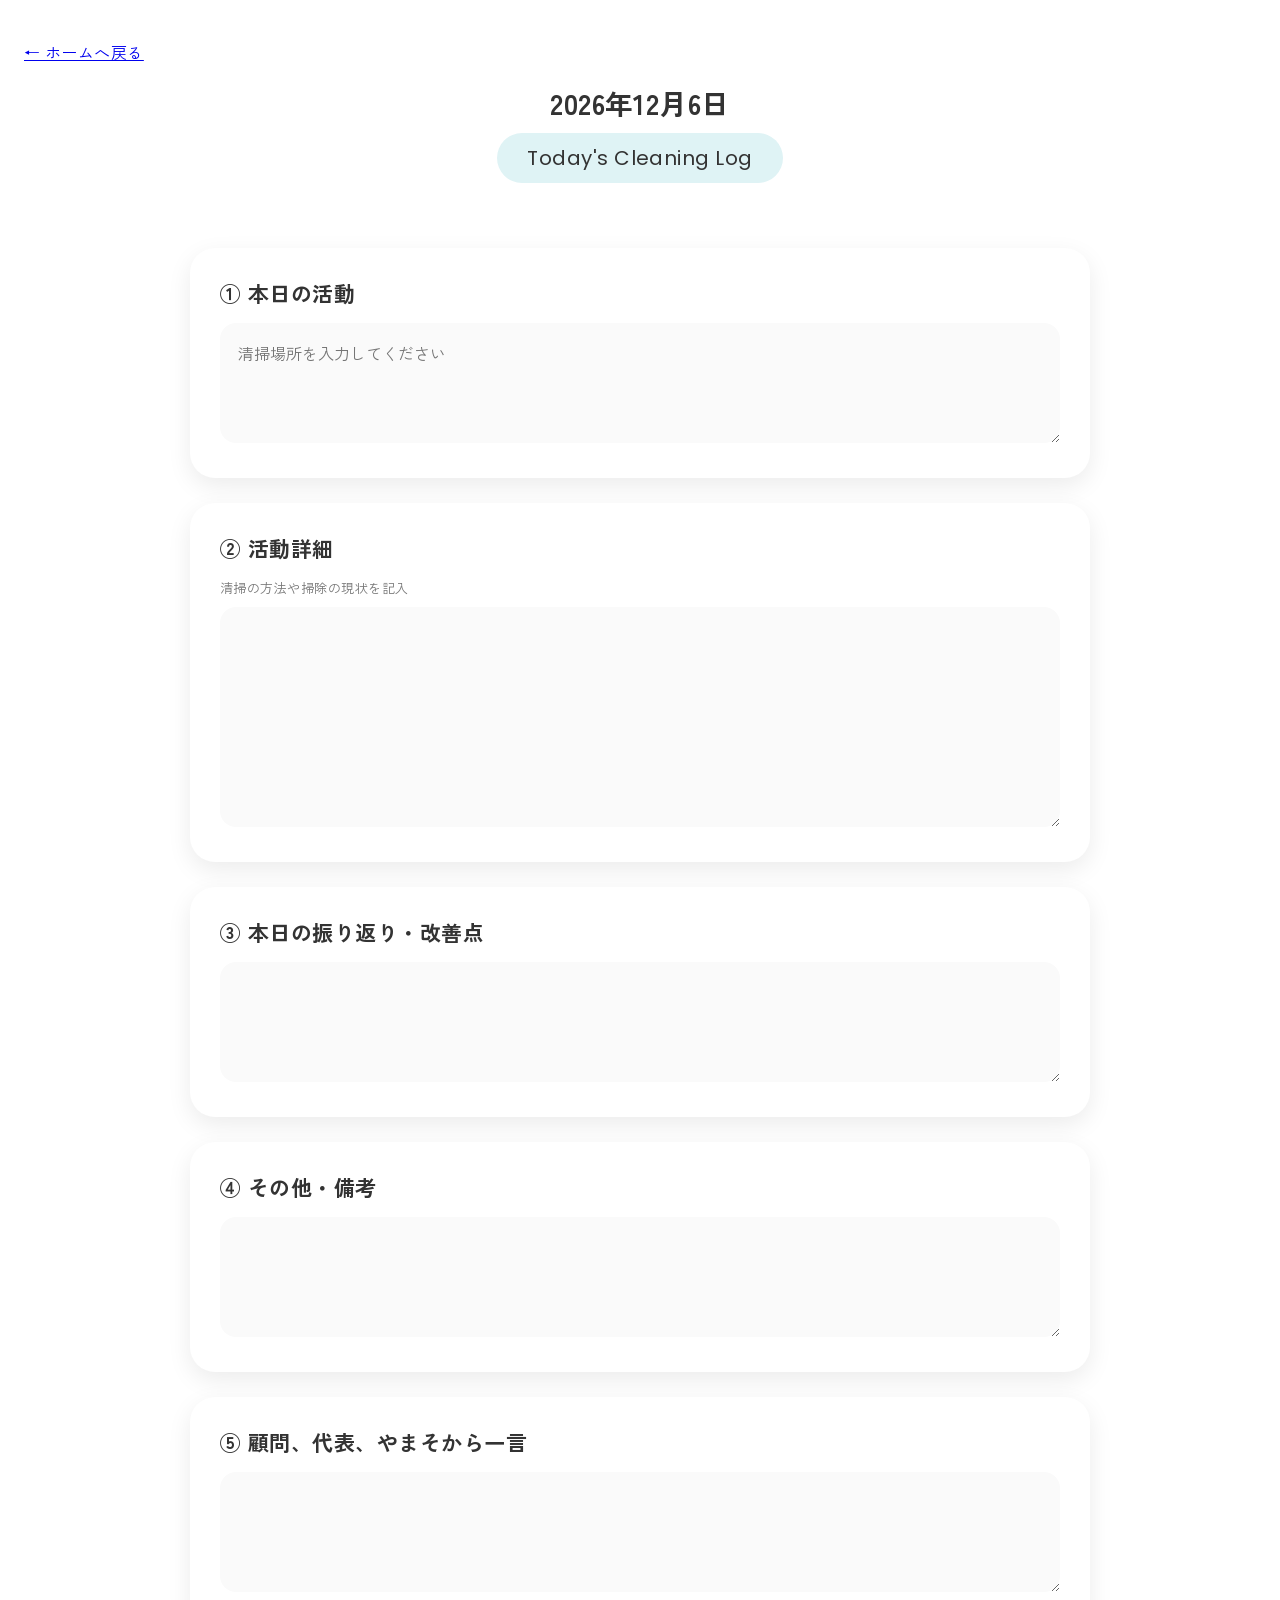
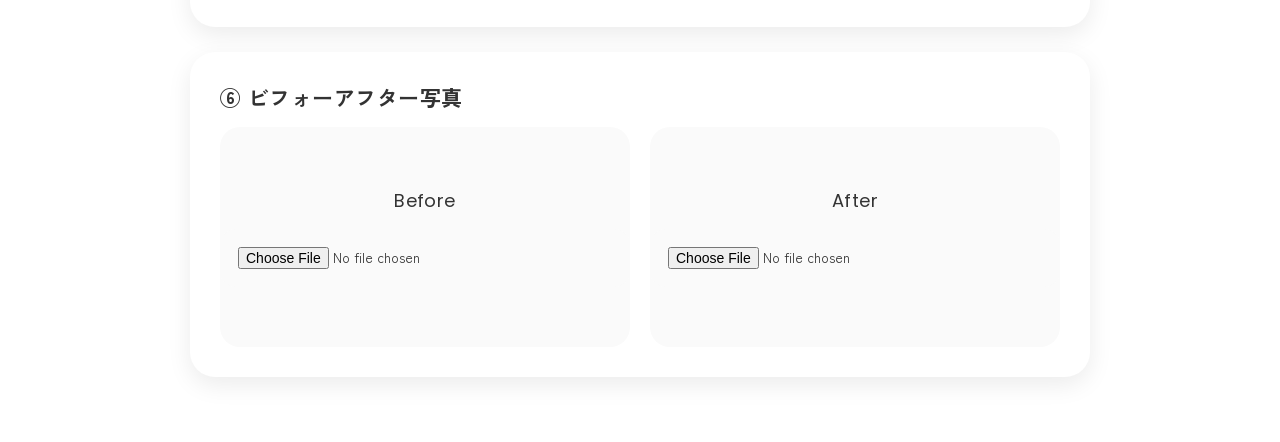
==== commit 0a3194dc: "Update activity.html" ====
--- a/Seiso-Team/pages/activity.html
+++ b/Seiso-Team/pages/activity.html
@@ -98,8 +98,6 @@
 </p>
 
 
-<sect<section class="activity-card">
-
 
 <section class="activity-card">
 
@@ -372,10 +370,6 @@
 
 
 
-<p
-id="save-message"
-class="save-message">
-</p>
 
 
 
